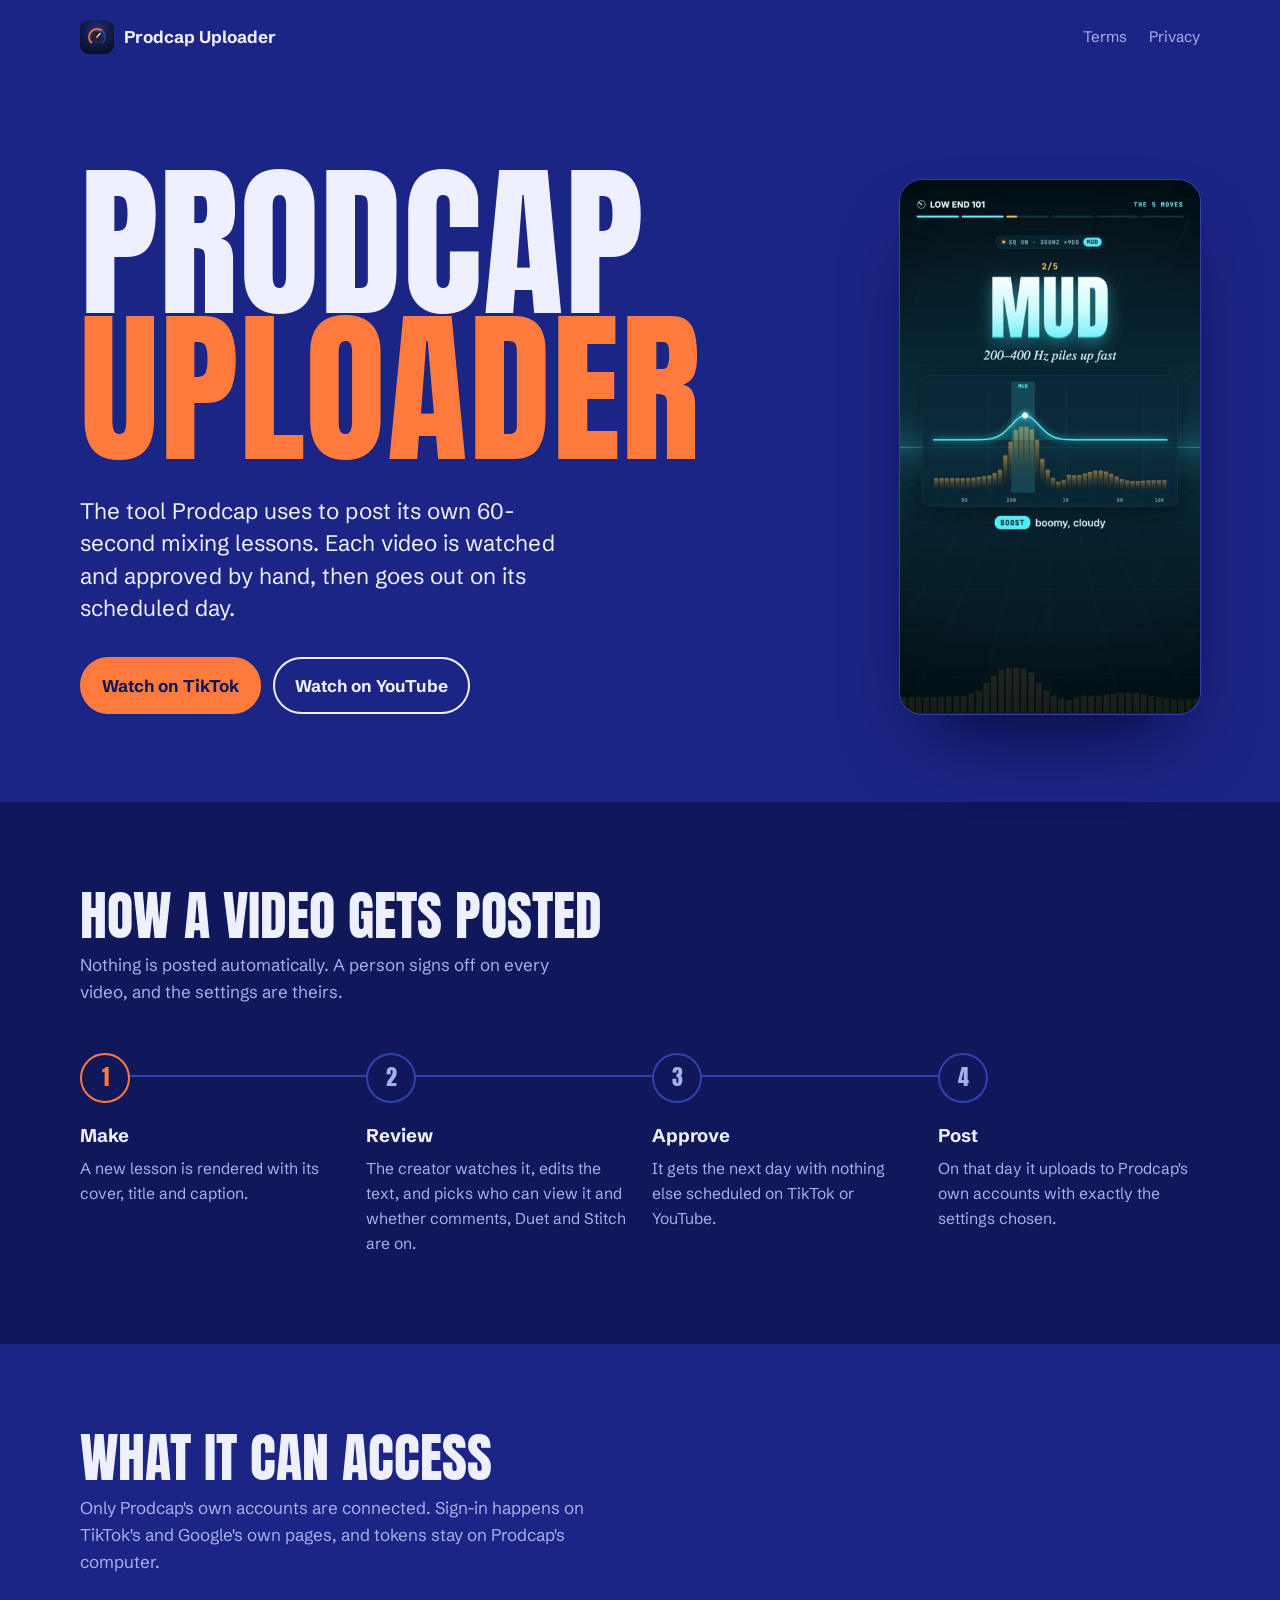
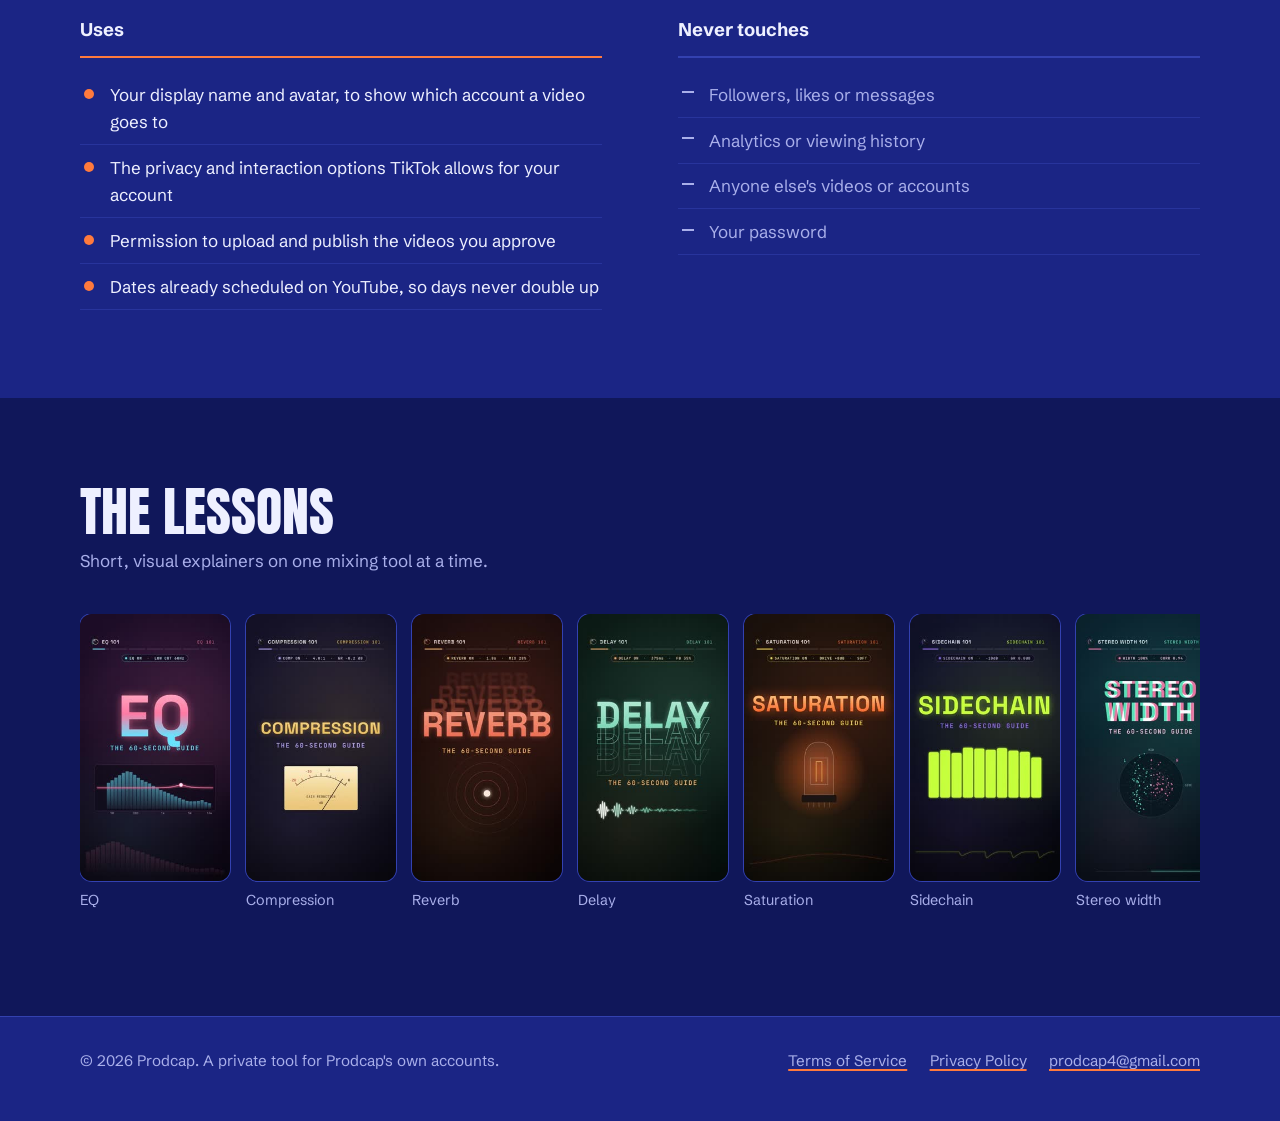
==== index.html @ e3b563d0 "Deploy 1536279 from main" ====
<!doctype html>
<html lang="en">
<head>
<meta charset="utf-8">
<meta name="viewport" content="width=device-width, initial-scale=1">
<title>Prodcap Uploader</title>
<meta name="description" content="The tool Prodcap uses to post its own 60-second mixing lessons to TikTok and YouTube, after each one is reviewed by hand.">
<link rel="icon" href="icon.png">
<link rel="stylesheet" href="style.css">
</head>
<body>
<div class="wrap">
  <header class="bar">
    <a class="mark" href="./"><img src="icon.png" alt="">Prodcap Uploader</a>
    <nav><a href="terms.html">Terms</a><a href="privacy.html">Privacy</a></nav>
  </header>

  <section class="hero">
    <div>
      <h1 class="display">Prodcap<span>Uploader</span></h1>
      <p class="lede">The tool Prodcap uses to post its own 60-second mixing lessons. Each video is watched and approved by hand, then goes out on its scheduled day.</p>
      <div class="links">
        <a class="btn primary" href="https://www.tiktok.com/@prodcap">Watch on TikTok</a>
        <a class="btn" href="https://www.youtube.com/@prodcap4">Watch on YouTube</a>
      </div>
    </div>
    <div class="clip">
      <video src="media/loop.mp4" poster="media/loop-poster.jpg" autoplay muted loop playsinline aria-label="Clip from Low End 101, a Prodcap lesson on mixing kick and bass"></video>
    </div>
  </section>
</div>

<section class="band">
  <div class="wrap">
    <h2>How a video gets posted</h2>
    <p class="intro">Nothing is posted automatically. A person signs off on every video, and the settings are theirs.</p>
    <ol class="chain" id="chain">
      <li><h3>Make</h3><p>A new lesson is rendered with its cover, title and caption.</p></li>
      <li><h3>Review</h3><p>The creator watches it, edits the text, and picks who can view it and whether comments, Duet and Stitch are on.</p></li>
      <li><h3>Approve</h3><p>It gets the next day with nothing else scheduled on TikTok or YouTube.</p></li>
      <li><h3>Post</h3><p>On that day it uploads to Prodcap's own accounts with exactly the settings chosen.</p></li>
    </ol>
  </div>
</section>

<section class="section">
  <div class="wrap">
    <h2>What it can access</h2>
    <p class="intro">Only Prodcap's own accounts are connected. Sign-in happens on TikTok's and Google's own pages, and tokens stay on Prodcap's computer.</p>
    <div class="access">
      <div class="uses">
        <h3>Uses</h3>
        <ul>
          <li>Your display name and avatar, to show which account a video goes to</li>
          <li>The privacy and interaction options TikTok allows for your account</li>
          <li>Permission to upload and publish the videos you approve</li>
          <li>Dates already scheduled on YouTube, so days never double up</li>
        </ul>
      </div>
      <div class="never">
        <h3>Never touches</h3>
        <ul>
          <li>Followers, likes or messages</li>
          <li>Analytics or viewing history</li>
          <li>Anyone else's videos or accounts</li>
          <li>Your password</li>
        </ul>
      </div>
    </div>
  </div>
</section>

<section class="band">
  <div class="wrap">
    <h2>The lessons</h2>
    <p class="intro">Short, visual explainers on one mixing tool at a time.</p>
    <div class="lessons">
      <figure><img src="media/eq-101.jpg" alt="EQ 101 title card" loading="lazy"><figcaption>EQ</figcaption></figure>
      <figure><img src="media/compression-101.jpg" alt="Compression 101 title card" loading="lazy"><figcaption>Compression</figcaption></figure>
      <figure><img src="media/reverb-101.jpg" alt="Reverb 101 title card" loading="lazy"><figcaption>Reverb</figcaption></figure>
      <figure><img src="media/delay-101.jpg" alt="Delay 101 title card" loading="lazy"><figcaption>Delay</figcaption></figure>
      <figure><img src="media/saturation-101.jpg" alt="Saturation 101 title card" loading="lazy"><figcaption>Saturation</figcaption></figure>
      <figure><img src="media/sidechain-101.jpg" alt="Sidechain 101 title card" loading="lazy"><figcaption>Sidechain</figcaption></figure>
      <figure><img src="media/stereo-101.jpg" alt="Stereo 101 title card" loading="lazy"><figcaption>Stereo width</figcaption></figure>
      <figure><img src="media/chorus-101.jpg" alt="Chorus 101 title card" loading="lazy"><figcaption>Chorus</figcaption></figure>
      <figure><img src="media/limiter-101.jpg" alt="Limiter 101 title card" loading="lazy"><figcaption>Limiter</figcaption></figure>
    </div>
  </div>
</section>

<footer>
  <div class="wrap">
    <span>© 2026 Prodcap. A private tool for Prodcap's own accounts.</span>
    <nav><a href="terms.html">Terms of Service</a><a href="privacy.html">Privacy Policy</a><a href="mailto:prodcap4@gmail.com">prodcap4@gmail.com</a></nav>
  </div>
</footer>

<script>
  // One pass of the signal through the chain, lighting each step as it arrives.
  const chain = document.getElementById('chain');
  const steps = [...chain.children];
  const reduce = matchMedia('(prefers-reduced-motion: reduce)').matches;
  const start = () => {
    if (reduce || innerWidth <= 760) { steps.forEach((s) => s.classList.add('lit')); return; }
    chain.classList.add('run');
    steps.forEach((s, i) => setTimeout(() => s.classList.add('lit'), 300 + 2600 * (i / (steps.length - 1)) * 0.92));
  };
  new IntersectionObserver((entries, obs) => {
    if (entries[0].isIntersecting) { start(); obs.disconnect(); }
  }, { threshold: 0.5 }).observe(chain);
</script>
</body>
</html>
---- style.css ----
@import url("https://fonts.googleapis.com/css2?family=Anton&family=Schibsted+Grotesk:ital,wght@0,400;0,500;0,700;1,400&display=swap");

:root {
  --field: #1b2585;
  --deep: #10175a;
  --signal: #ff7a3d;
  --signal-soft: rgba(255, 122, 61, 0.18);
  --text: #eef0ff;
  --quiet: #a9afea;
  --line: #3341b0;
  --measure: 66ch;
}

* { box-sizing: border-box; }
html { background: var(--field); }
body {
  margin: 0;
  color: var(--text);
  background: var(--field);
  font: 400 1.0625rem/1.6 "Schibsted Grotesk", system-ui, sans-serif;
  -webkit-font-smoothing: antialiased;
}
img, video { display: block; max-width: 100%; }
a { color: var(--text); text-decoration-color: var(--signal); text-decoration-thickness: 2px; text-underline-offset: 3px; }
a:hover { color: var(--signal); }
:focus-visible { outline: 3px solid var(--signal); outline-offset: 3px; border-radius: 4px; }

.wrap { width: min(1120px, 100% - 2.5rem); margin-inline: auto; }

/* top bar */
.bar { display: flex; align-items: center; justify-content: space-between; gap: 1rem; padding: 1.25rem 0; }
.mark { display: inline-flex; align-items: center; gap: 0.6rem; font-weight: 700; text-decoration: none; }
.mark img { width: 34px; height: 34px; border-radius: 9px; }
.bar nav { display: flex; gap: 1.4rem; font-size: 0.95rem; }
.bar nav a { text-decoration: none; color: var(--quiet); }
.bar nav a:hover, .bar nav a[aria-current] { color: var(--text); }

/* display type */
.display {
  font-family: Anton, Impact, sans-serif;
  font-weight: 400;
  text-transform: uppercase;
  line-height: 0.88;
  letter-spacing: 0.005em;
  margin: 0;
}

/* hero */
.hero { display: grid; grid-template-columns: minmax(0, 1fr) auto; gap: clamp(2rem, 6vw, 5rem); align-items: end; padding: clamp(2.5rem, 8vw, 6rem) 0 clamp(3rem, 8vw, 5.5rem); }
.hero h1 { font-size: clamp(4.2rem, 13vw, 10.5rem); }
.hero h1 span { display: block; color: var(--signal); }
.hero .lede { max-width: 34ch; margin: 2rem 0 0; font-size: clamp(1.15rem, 2vw, 1.4rem); line-height: 1.45; }
.hero .links { display: flex; flex-wrap: wrap; gap: 0.75rem; margin-top: 2rem; }
.btn { display: inline-flex; align-items: center; gap: 0.5rem; padding: 0.8rem 1.25rem; border-radius: 999px; font-weight: 700; text-decoration: none; border: 2px solid var(--text); }
.btn.primary { background: var(--signal); border-color: var(--signal); color: var(--deep); }
.btn.primary:hover { background: var(--text); border-color: var(--text); color: var(--deep); }
.btn:not(.primary):hover { color: var(--deep); background: var(--text); }
.clip { width: clamp(220px, 26vw, 300px); aspect-ratio: 9 / 16; border-radius: 22px; overflow: hidden; box-shadow: 0 0 0 1px var(--line), 0 40px 80px -30px #050833; background: var(--deep); }
.clip video { width: 100%; height: 100%; object-fit: cover; }

/* sections */
.band { background: var(--deep); padding: clamp(3rem, 8vw, 5.5rem) 0; }
.section { padding: clamp(3rem, 8vw, 5.5rem) 0; }
h2 { font-family: Anton, Impact, sans-serif; font-weight: 400; text-transform: uppercase; font-size: clamp(2.2rem, 5vw, 3.4rem); line-height: 0.95; margin: 0 0 0.6rem; }
.intro { color: var(--quiet); max-width: 52ch; margin: 0; }

/* the signal chain: four real steps in order */
.chain { --n: 4; position: relative; display: grid; grid-template-columns: repeat(var(--n), minmax(0, 1fr)); gap: 1.5rem; margin: 3rem 0 0; padding: 0; list-style: none; counter-reset: step; }
.chain::before { content: ""; position: absolute; left: 22px; width: calc(75% + 1.125rem); top: 22px; height: 2px; background: var(--line); }
.chain::after { content: ""; position: absolute; top: 17px; left: 17px; width: 12px; height: 12px; border-radius: 50%; background: var(--signal); box-shadow: 0 0 0 6px var(--signal-soft), 0 0 24px var(--signal); opacity: 0; }
.chain li { position: relative; counter-increment: step; }
.chain li::before {
  content: counter(step); display: grid; place-items: center; width: 46px; height: 46px; border-radius: 50%;
  background: var(--deep); border: 2px solid var(--line); font: 400 1.35rem/1 Anton, sans-serif; color: var(--quiet);
  position: relative; z-index: 1; margin-bottom: 1.1rem; transition: border-color .3s, color .3s;
}
.chain h3 { margin: 0 0 0.35rem; font-size: 1.15rem; }
.chain p { margin: 0; color: var(--quiet); font-size: 0.98rem; max-width: 28ch; }
.chain li.lit::before { border-color: var(--signal); color: var(--signal); }

@media (prefers-reduced-motion: no-preference) {
  .chain.run::after { animation: travel 2.6s cubic-bezier(.55,.1,.3,1) .3s forwards; }
  @keyframes travel {
    0% { opacity: 0; left: 17px; }
    8% { opacity: 1; }
    92% { opacity: 1; }
    100% { opacity: 0; left: calc(75% + 1.125rem + 17px); }
  }
}

/* access: what it uses / never touches */
.access { display: grid; grid-template-columns: 1fr 1fr; gap: clamp(2rem, 6vw, 5rem); margin-top: 2.5rem; }
.access h3 { font-size: 1.15rem; margin: 0 0 0.9rem; padding-bottom: 0.7rem; border-bottom: 2px solid var(--signal); }
.access .never h3 { border-bottom-color: var(--line); }
.access ul { margin: 0; padding: 0; list-style: none; }
.access li { padding: 0.55rem 0 0.55rem 1.9rem; position: relative; border-bottom: 1px solid rgba(51, 65, 176, 0.55); }
.access .uses li::before { content: ""; position: absolute; left: 0.25rem; top: 1.05rem; width: 10px; height: 10px; border-radius: 50%; background: var(--signal); }
.access .never li { color: var(--quiet); }
.access .never li::before { content: ""; position: absolute; left: 0.2rem; top: 1.2rem; width: 12px; height: 2px; background: var(--quiet); }

/* the lessons */
.lessons { display: grid; grid-auto-flow: column; grid-auto-columns: 150px; gap: 1rem; overflow-x: auto; margin-top: 2.5rem; padding-bottom: 1rem; scroll-snap-type: x mandatory; scrollbar-color: var(--line) transparent; }
.lessons figure { margin: 0; scroll-snap-align: start; }
.lessons img { width: 150px; aspect-ratio: 9 / 16; object-fit: cover; border-radius: 12px; box-shadow: 0 0 0 1px var(--line); }
.lessons figcaption { margin-top: 0.5rem; font-size: 0.9rem; color: var(--quiet); }

/* footer */
footer { border-top: 1px solid var(--line); padding: 2rem 0 3rem; color: var(--quiet); font-size: 0.95rem; }
footer .wrap { display: flex; flex-wrap: wrap; justify-content: space-between; gap: 1rem; }
footer nav { display: flex; flex-wrap: wrap; gap: 1.4rem; }
footer a { color: var(--quiet); }

/* legal pages */
.doc { padding: clamp(2rem, 6vw, 4rem) 0 4rem; }
.doc h1 { font-size: clamp(3.2rem, 9vw, 6rem); }
.doc .updated { color: var(--quiet); margin: 1rem 0 2.5rem; }
.doc .body { max-width: var(--measure); }
.doc h2 { font-size: clamp(1.6rem, 3.4vw, 2.1rem); margin: 2.6rem 0 0.6rem; }
.doc p, .doc li { line-height: 1.7; }
.doc ul { padding-left: 1.2rem; }
.doc li { margin: 0.35rem 0; }
.doc li::marker { color: var(--signal); }
.doc code { font-size: 0.92em; background: var(--deep); padding: 0.1em 0.4em; border-radius: 5px; }
.summary { border-left: 4px solid var(--signal); background: var(--deep); padding: 1.1rem 1.4rem; border-radius: 0 12px 12px 0; margin: 0 0 1rem; font-size: 1.1rem; }

@media (max-width: 760px) {
  .hero { grid-template-columns: 1fr; }
  .clip { width: min(260px, 70vw); }
  .chain { grid-template-columns: 1fr; gap: 1.8rem; }
  .chain::before { left: 22px; top: 22px; bottom: 22px; width: 2px; height: auto; }
  .chain::after { display: none; }
  .chain li { display: grid; grid-template-columns: 46px 1fr; column-gap: 1.1rem; }
  .chain li::before { margin: 0; grid-row: span 2; }
  .access { grid-template-columns: 1fr; }
  .bar nav { gap: 1rem; font-size: 0.9rem; }
}
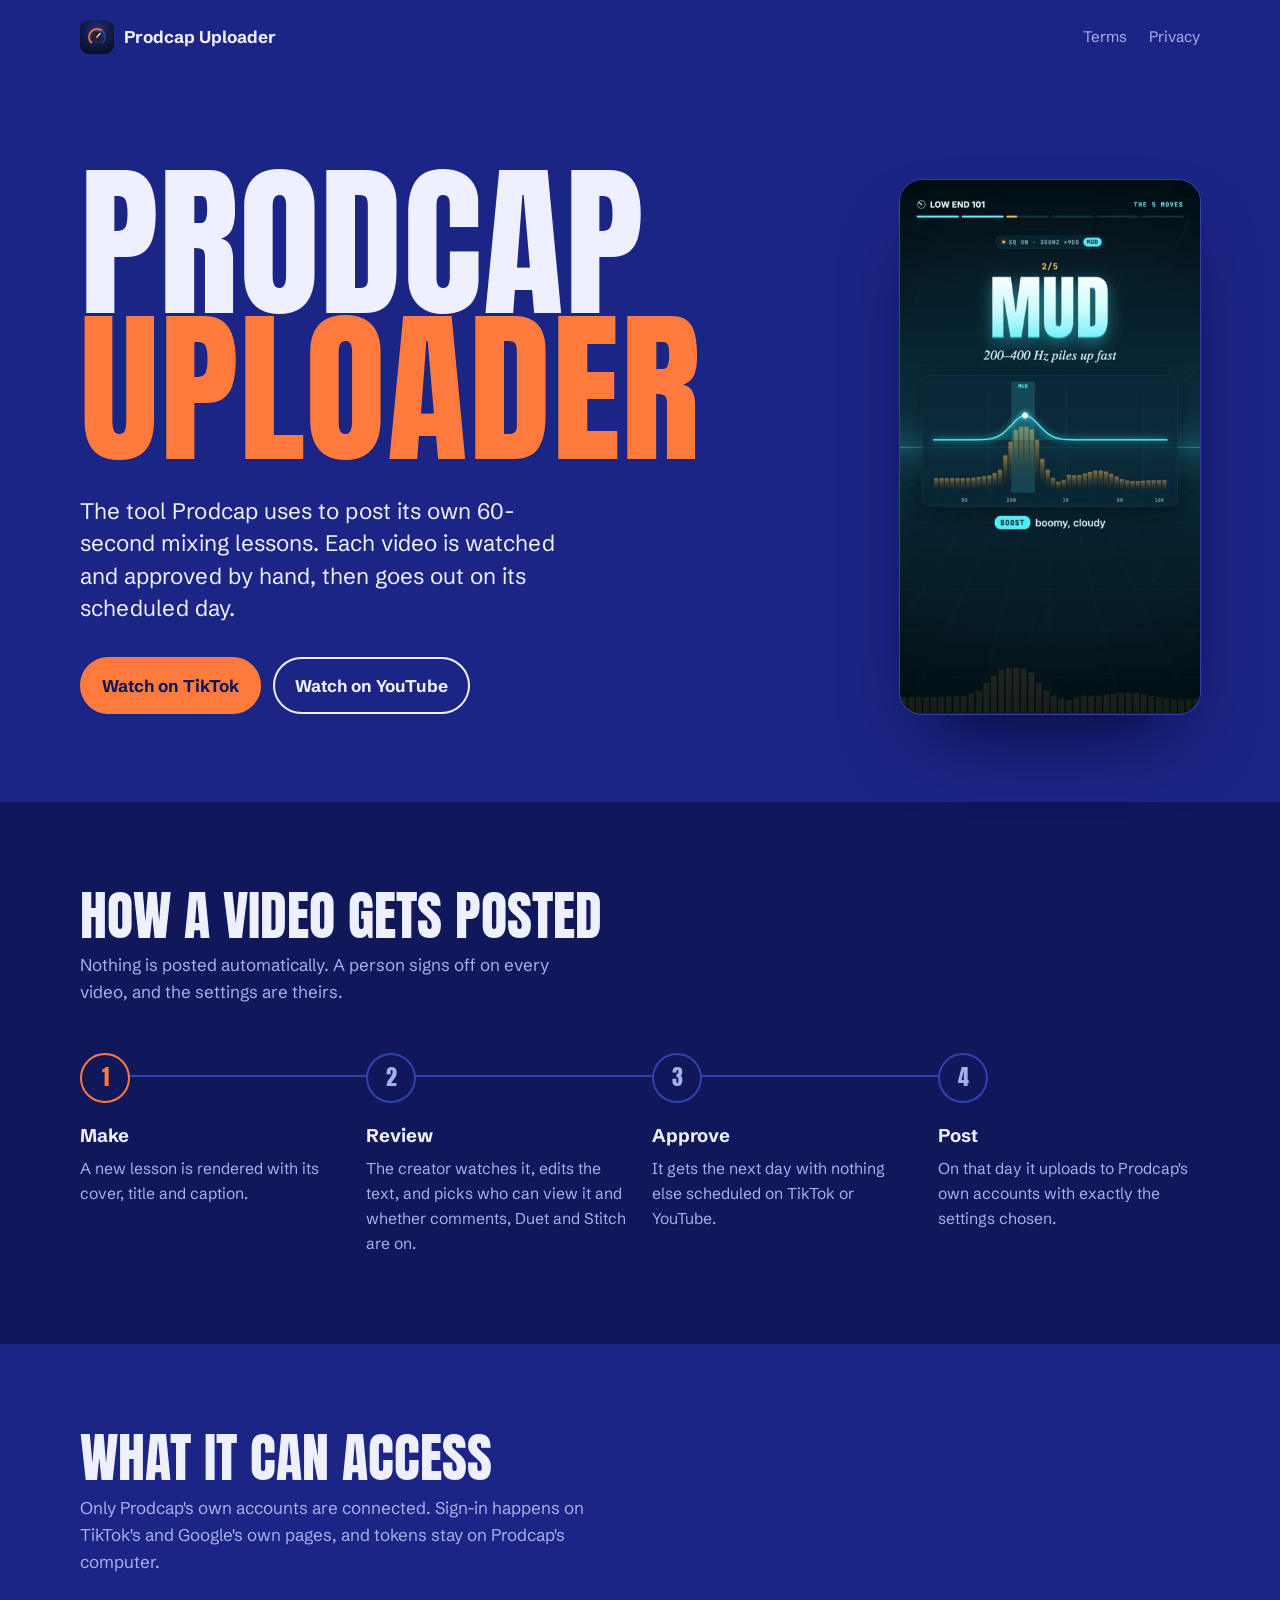
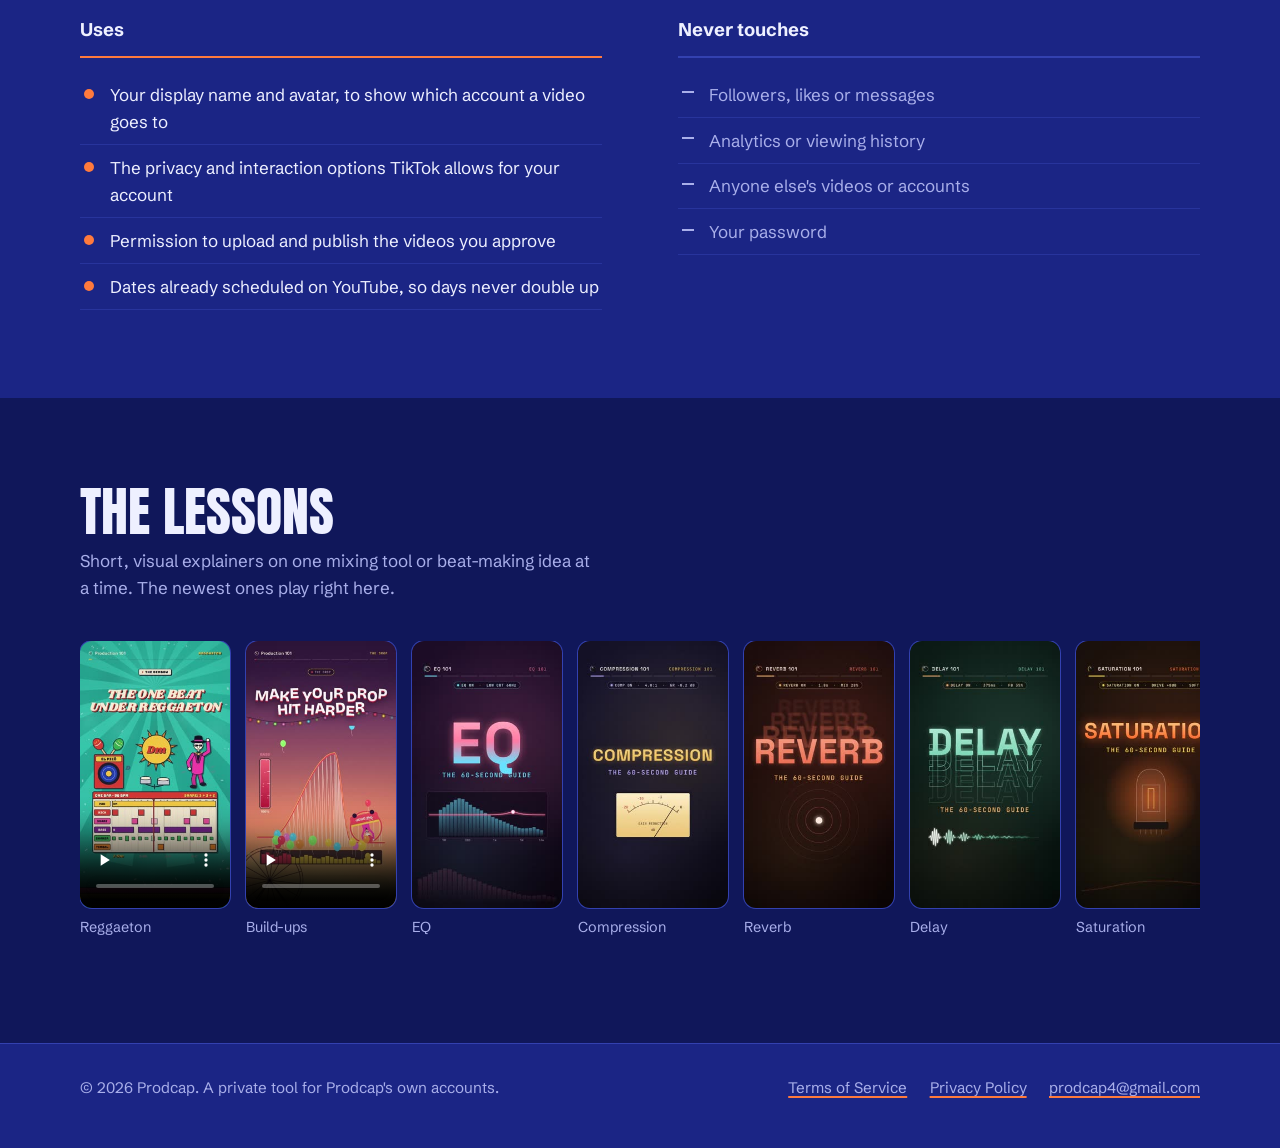
==== commit 7303a04c: "Deploy c9968ca from main" ====
--- a/index.html
+++ b/index.html
@@ -73,8 +73,10 @@
 <section class="band">
   <div class="wrap">
     <h2>The lessons</h2>
-    <p class="intro">Short, visual explainers on one mixing tool at a time.</p>
+    <p class="intro">Short, visual explainers on one mixing tool or beat-making idea at a time. The newest ones play right here.</p>
     <div class="lessons">
+      <figure><video src="media/reggaeton-101.mp4" poster="media/reggaeton-101.jpg" controls playsinline preload="none" aria-label="Reggaeton Beat 101: the dembow drum pattern, built row by row"></video><figcaption>Reggaeton</figcaption></figure>
+      <figure><video src="media/buildups-101.mp4" poster="media/buildups-101.jpg" controls playsinline preload="none" aria-label="Build-Ups 101: a high-pass filter build into the drop"></video><figcaption>Build-ups</figcaption></figure>
       <figure><img src="media/eq-101.jpg" alt="EQ 101 title card" loading="lazy"><figcaption>EQ</figcaption></figure>
       <figure><img src="media/compression-101.jpg" alt="Compression 101 title card" loading="lazy"><figcaption>Compression</figcaption></figure>
       <figure><img src="media/reverb-101.jpg" alt="Reverb 101 title card" loading="lazy"><figcaption>Reverb</figcaption></figure>
--- a/style.css
+++ b/style.css
@@ -101,7 +101,7 @@
 /* the lessons */
 .lessons { display: grid; grid-auto-flow: column; grid-auto-columns: 150px; gap: 1rem; overflow-x: auto; margin-top: 2.5rem; padding-bottom: 1rem; scroll-snap-type: x mandatory; scrollbar-color: var(--line) transparent; }
 .lessons figure { margin: 0; scroll-snap-align: start; }
-.lessons img { width: 150px; aspect-ratio: 9 / 16; object-fit: cover; border-radius: 12px; box-shadow: 0 0 0 1px var(--line); }
+.lessons img, .lessons video { width: 150px; aspect-ratio: 9 / 16; object-fit: cover; border-radius: 12px; box-shadow: 0 0 0 1px var(--line); background: #000; }
 .lessons figcaption { margin-top: 0.5rem; font-size: 0.9rem; color: var(--quiet); }
 
 /* footer */
